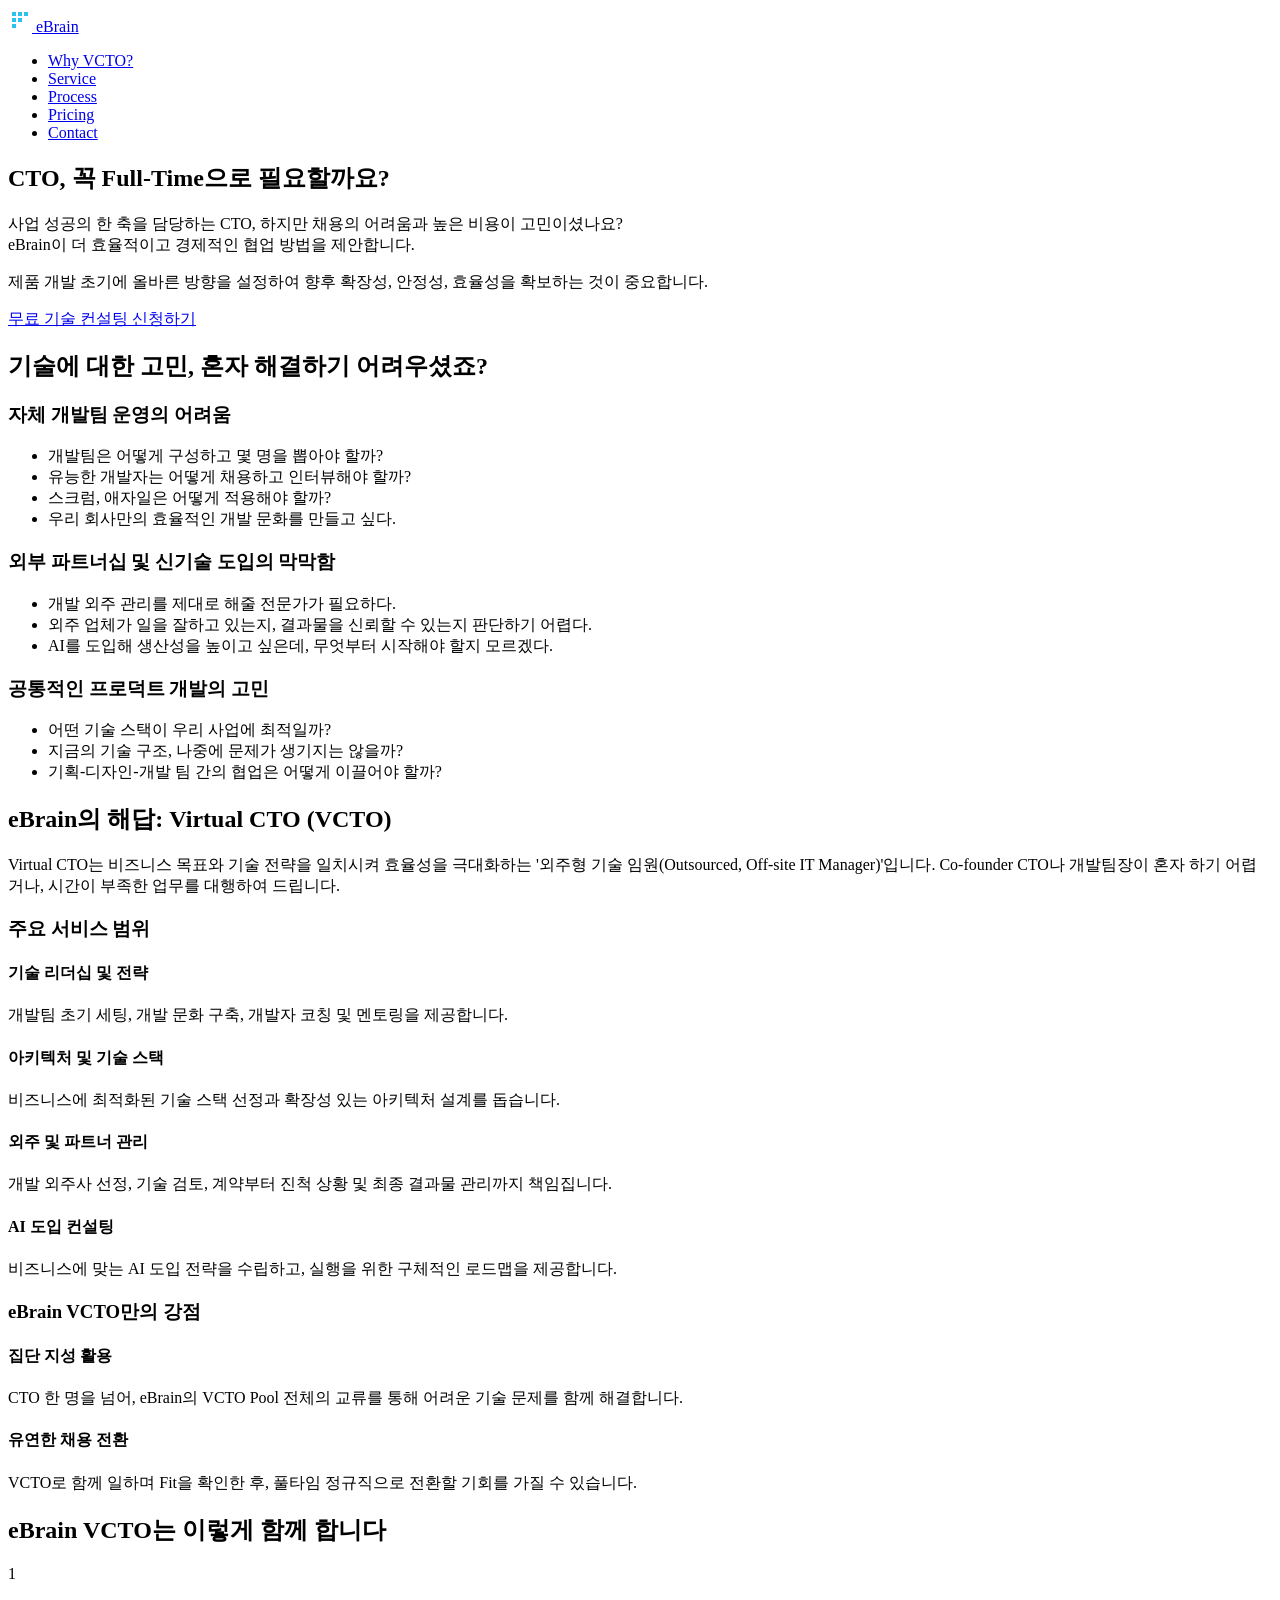
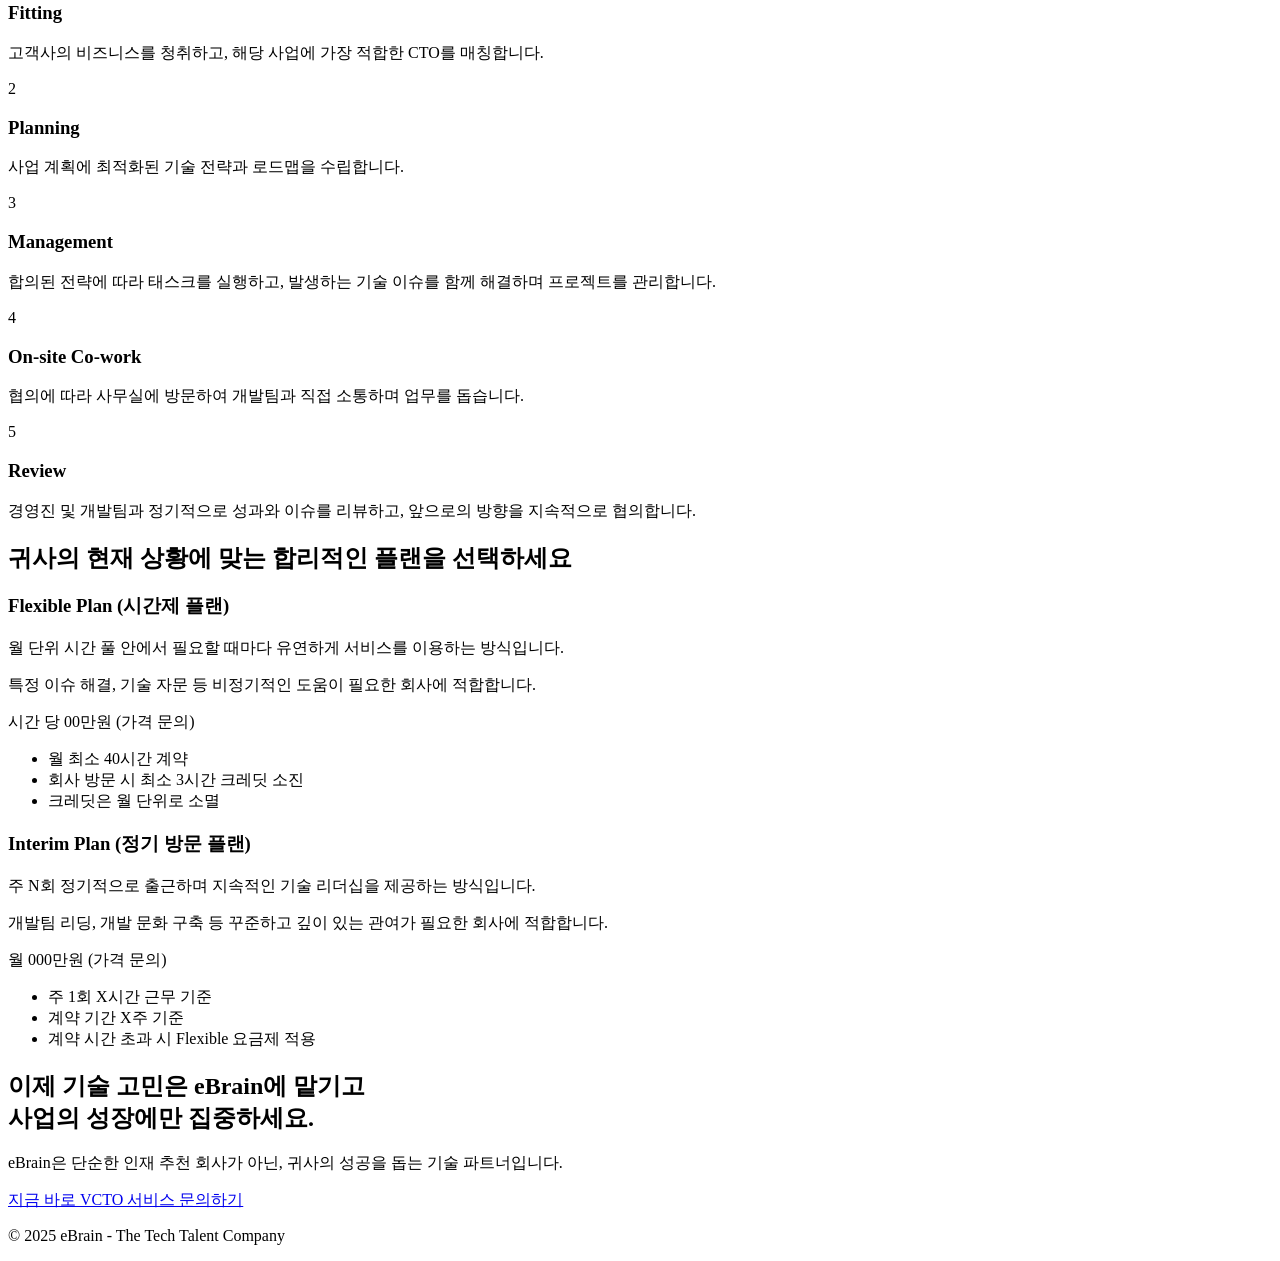
==== vcto/index.html @ e01f26b7 "Rename index.html to vcto/index.html" ====
<!DOCTYPE html>
<html lang="ko">
<head>
    <meta charset="UTF-8">
    <meta name="viewport" content="width=device-width, initial-scale=1.0">
    <title>eBrain Virtual CTO Service</title>
    <link rel="stylesheet" href="style.css">
    <link rel="preconnect" href="https://fonts.googleapis.com">
    <link rel="preconnect" href="https://fonts.gstatic.com" crossorigin>
    <link href="https://fonts.googleapis.com/css2?family=Noto+Sans+KR:wght@400;500;700&display=swap" rel="stylesheet">
</head>
<body>

    <header class="header">
        <nav class="nav">
            <a href="#" class="logo">
                <svg width="24" height="24" viewBox="0 0 24 24" fill="none" xmlns="http://www.w3.org/2000/svg"><path d="M4 4H8V8H4V4Z" fill="#2dc1f0"></path><path d="M4 10H8V14H4V10Z" fill="#2dc1f0"></path><path d="M4 16H8V20H4V16Z" fill="#2dc1f0"></path><path d="M10 4H14V8H10V4Z" fill="#2dc1f0"></path><path d="M10 10H14V14H10V10Z" fill="#2dc1f0"></path><path d="M16 4H20V8H16V4Z" fill="#2dc1f0"></path></svg>
                <span>eBrain</span>
            </a>
            <ul class="nav-links">
                <li><a href="#why-vcto">Why VCTO?</a></li>
                <li><a href="#service">Service</a></li>
                <li><a href="#process">Process</a></li>
                <li><a href="#pricing">Pricing</a></li>
                <li><a href="#contact">Contact</a></li>
            </ul>
        </nav>
    </header>

    <main>
        <section id="hero" class="hero">
            <h1>CTO, 꼭 Full-Time으로 필요할까요?</h1>
            <p class="subtitle">사업 성공의 한 축을 담당하는 CTO, 하지만 채용의 어려움과 높은 비용이 고민이셨나요? <br> eBrain이 더 효율적이고 경제적인 협업 방법을 제안합니다.</p>
            <p>제품 개발 초기에 올바른 방향을 설정하여 향후 확장성, 안정성, 효율성을 확보하는 것이 중요합니다.</p>
            <a href="#contact" class="cta-button">무료 기술 컨설팅 신청하기</a>
        </section>

        <section id="why-vcto" class="content-section">
            <h2>기술에 대한 고민, 혼자 해결하기 어려우셨죠?</h2>
            <div class="problem-categories">
                <div class="category">
                    <h3>자체 개발팀 운영의 어려움</h3>
                    <ul>
                        <li>개발팀은 어떻게 구성하고 몇 명을 뽑아야 할까?</li>
                        <li>유능한 개발자는 어떻게 채용하고 인터뷰해야 할까?</li>
                        <li>스크럼, 애자일은 어떻게 적용해야 할까?</li>
                        <li>우리 회사만의 효율적인 개발 문화를 만들고 싶다.</li>
                    </ul>
                </div>
                <div class="category">
                    <h3>외부 파트너십 및 신기술 도입의 막막함</h3>
                    <ul>
                        <li>개발 외주 관리를 제대로 해줄 전문가가 필요하다.</li>
                        <li>외주 업체가 일을 잘하고 있는지, 결과물을 신뢰할 수 있는지 판단하기 어렵다.</li>
                        <li>AI를 도입해 생산성을 높이고 싶은데, 무엇부터 시작해야 할지 모르겠다.</li>
                    </ul>
                </div>
                <div class="category">
                    <h3>공통적인 프로덕트 개발의 고민</h3>
                    <ul>
                        <li>어떤 기술 스택이 우리 사업에 최적일까?</li>
                        <li>지금의 기술 구조, 나중에 문제가 생기지는 않을까?</li>
                        <li>기획-디자인-개발 팀 간의 협업은 어떻게 이끌어야 할까?</li>
                    </ul>
                </div>
            </div>
        </section>

        <section id="service" class="content-section">
            <h2>eBrain의 해답: Virtual CTO (VCTO)</h2>
            <div class="service-intro">
                <p>Virtual CTO는 비즈니스 목표와 기술 전략을 일치시켜 효율성을 극대화하는 '외주형 기술 임원(Outsourced, Off-site IT Manager)'입니다. Co-founder CTO나 개발팀장이 혼자 하기 어렵거나, 시간이 부족한 업무를 대행하여 드립니다.</p>
            </div>
            <h3>주요 서비스 범위</h3>
            <div class="service-grid">
                <div class="service-card">
                    <h4>기술 리더십 및 전략</h4>
                    <p>개발팀 초기 세팅, 개발 문화 구축, 개발자 코칭 및 멘토링을 제공합니다.</p>
                </div>
                <div class="service-card">
                    <h4>아키텍처 및 기술 스택</h4>
                    <p>비즈니스에 최적화된 기술 스택 선정과 확장성 있는 아키텍처 설계를 돕습니다.</p>
                </div>
                <div class="service-card">
                    <h4>외주 및 파트너 관리</h4>
                    <p>개발 외주사 선정, 기술 검토, 계약부터 진척 상황 및 최종 결과물 관리까지 책임집니다.</p>
                </div>
                 <div class="service-card">
                    <h4>AI 도입 컨설팅</h4>
                    <p>비즈니스에 맞는 AI 도입 전략을 수립하고, 실행을 위한 구체적인 로드맵을 제공합니다.</p>
                </div>
            </div>
             <h3>eBrain VCTO만의 강점</h3>
             <div class="benefits-grid">
                 <div class="benefit-card">
                    <h4>집단 지성 활용</h4>
                    <p>CTO 한 명을 넘어, eBrain의 VCTO Pool 전체의 교류를 통해 어려운 기술 문제를 함께 해결합니다.</p>
                 </div>
                 <div class="benefit-card">
                    <h4>유연한 채용 전환</h4>
                    <p>VCTO로 함께 일하며 Fit을 확인한 후, 풀타임 정규직으로 전환할 기회를 가질 수 있습니다.</p>
                 </div>
             </div>
        </section>

        <section id="process" class="content-section">
            <h2>eBrain VCTO는 이렇게 함께 합니다</h2>
            <div class="process-steps">
                <div class="step"><span>1</span><h3>Fitting</h3><p>고객사의 비즈니스를 청취하고, 해당 사업에 가장 적합한 CTO를 매칭합니다.</p></div>
                <div class="step"><span>2</span><h3>Planning</h3><p>사업 계획에 최적화된 기술 전략과 로드맵을 수립합니다.</p></div>
                <div class="step"><span>3</span><h3>Management</h3><p>합의된 전략에 따라 태스크를 실행하고, 발생하는 기술 이슈를 함께 해결하며 프로젝트를 관리합니다.</p></div>
                <div class="step"><span>4</span><h3>On-site Co-work</h3><p>협의에 따라 사무실에 방문하여 개발팀과 직접 소통하며 업무를 돕습니다.</p></div>
                <div class="step"><span>5</span><h3>Review</h3><p>경영진 및 개발팀과 정기적으로 성과와 이슈를 리뷰하고, 앞으로의 방향을 지속적으로 협의합니다.</p></div>
            </div>
        </section>

        <section id="pricing" class="content-section">
            <h2>귀사의 현재 상황에 맞는 합리적인 플랜을 선택하세요</h2>
            <div class="pricing-plans">
                <div class="plan">
                    <h3>Flexible Plan (시간제 플랜)</h3>
                    <p class="description">월 단위 시간 풀 안에서 필요할 때마다 유연하게 서비스를 이용하는 방식입니다.</p>
                    <p class="audience">특정 이슈 해결, 기술 자문 등 비정기적인 도움이 필요한 회사에 적합합니다.</p>
                    <div class="price">시간 당 00만원 (가격 문의)</div>
                    <ul>
                        <li>월 최소 40시간 계약</li>
                        <li>회사 방문 시 최소 3시간 크레딧 소진</li>
                        <li>크레딧은 월 단위로 소멸</li>
                    </ul>
                </div>
                <div class="plan">
                    <h3>Interim Plan (정기 방문 플랜)</h3>
                    <p class="description">주 N회 정기적으로 출근하며 지속적인 기술 리더십을 제공하는 방식입니다.</p>
                    <p class="audience">개발팀 리딩, 개발 문화 구축 등 꾸준하고 깊이 있는 관여가 필요한 회사에 적합합니다.</p>
                    <div class="price">월 000만원 (가격 문의)</div>
                    <ul>
                        <li>주 1회 X시간 근무 기준</li>
                        <li>계약 기간 X주 기준</li>
                        <li>계약 시간 초과 시 Flexible 요금제 적용</li>
                    </ul>
                </div>
            </div>
        </section>

        <section id="contact" class="cta-section">
            <h2>이제 기술 고민은 eBrain에 맡기고<br>사업의 성장에만 집중하세요.</h2>
            <p>eBrain은 단순한 인재 추천 회사가 아닌, 귀사의 성공을 돕는 기술 파트너입니다.</p>
            <a href="mailto:contact@ebrain.kr" class="cta-button">지금 바로 VCTO 서비스 문의하기</a>
        </section>
    </main>

    <footer class="footer">
        <p>&copy; 2025 eBrain - The Tech Talent Company</p>
    </footer>

</body>
</html>
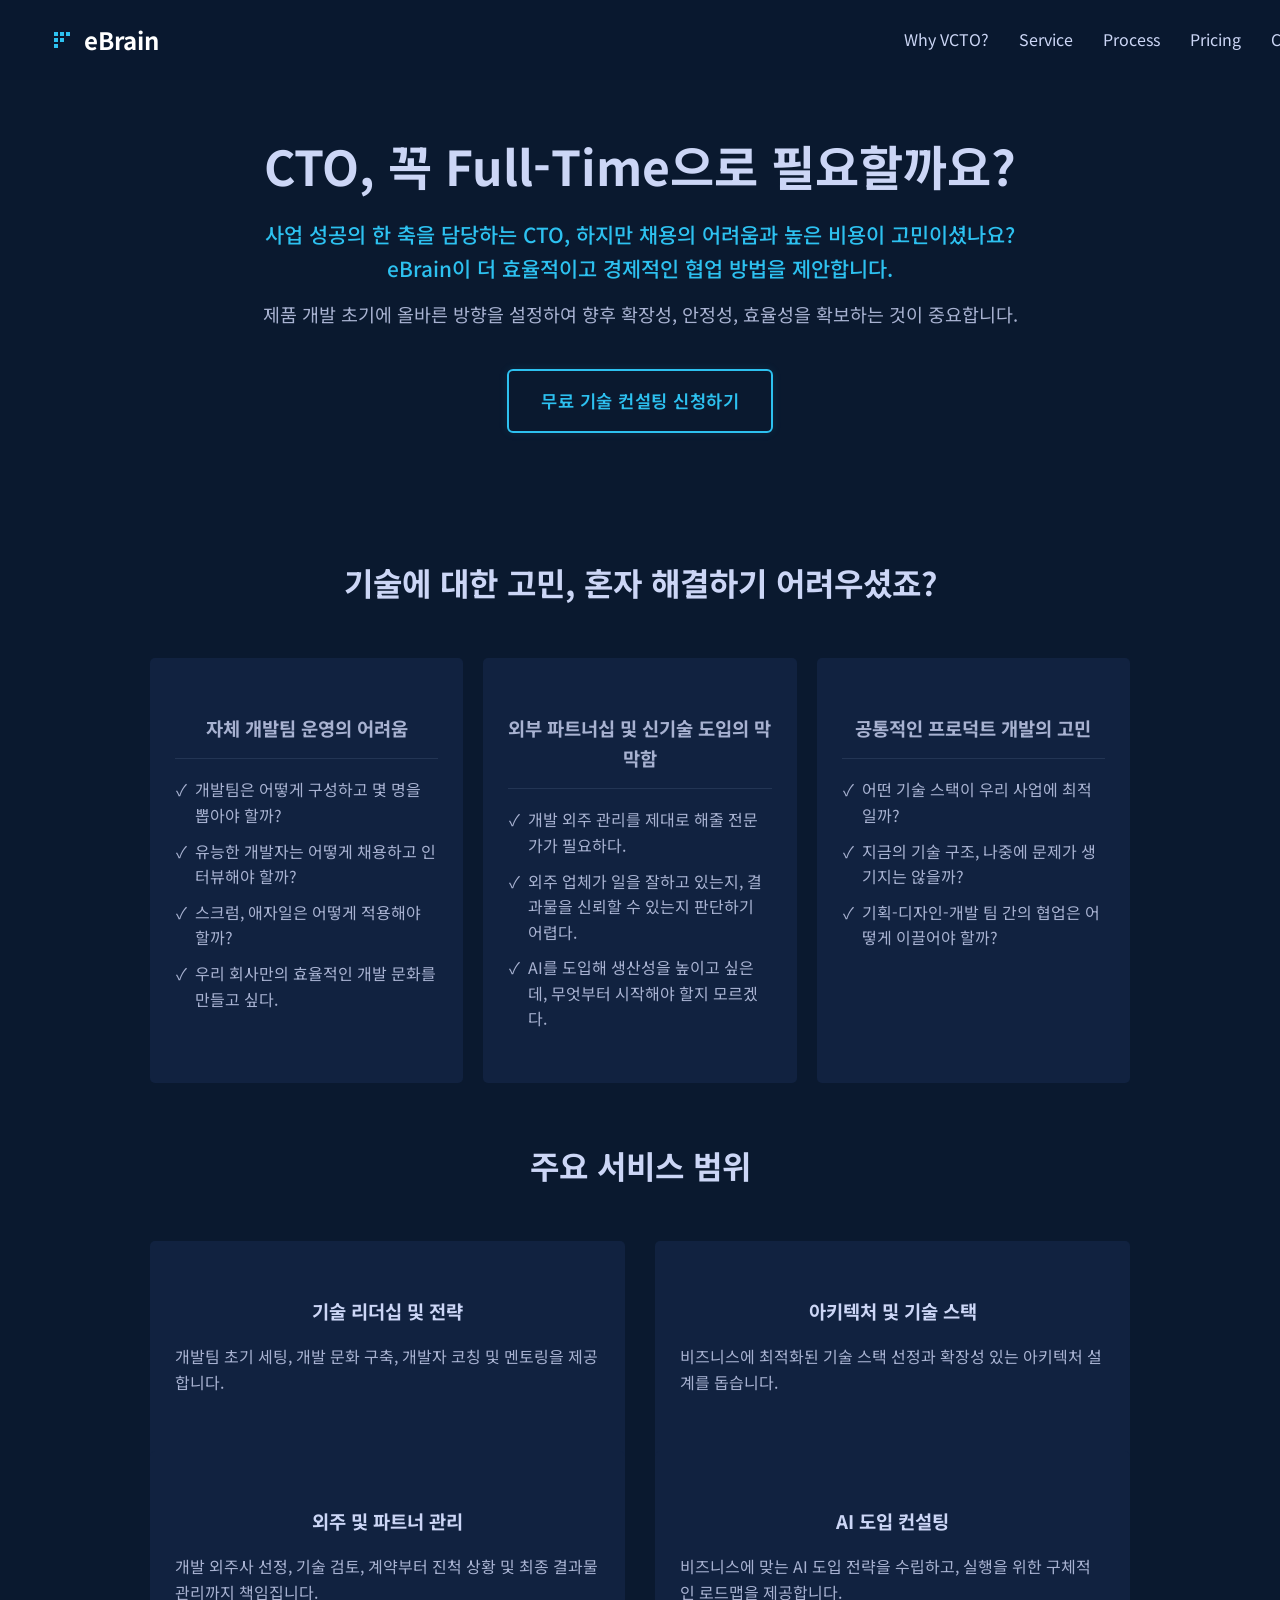
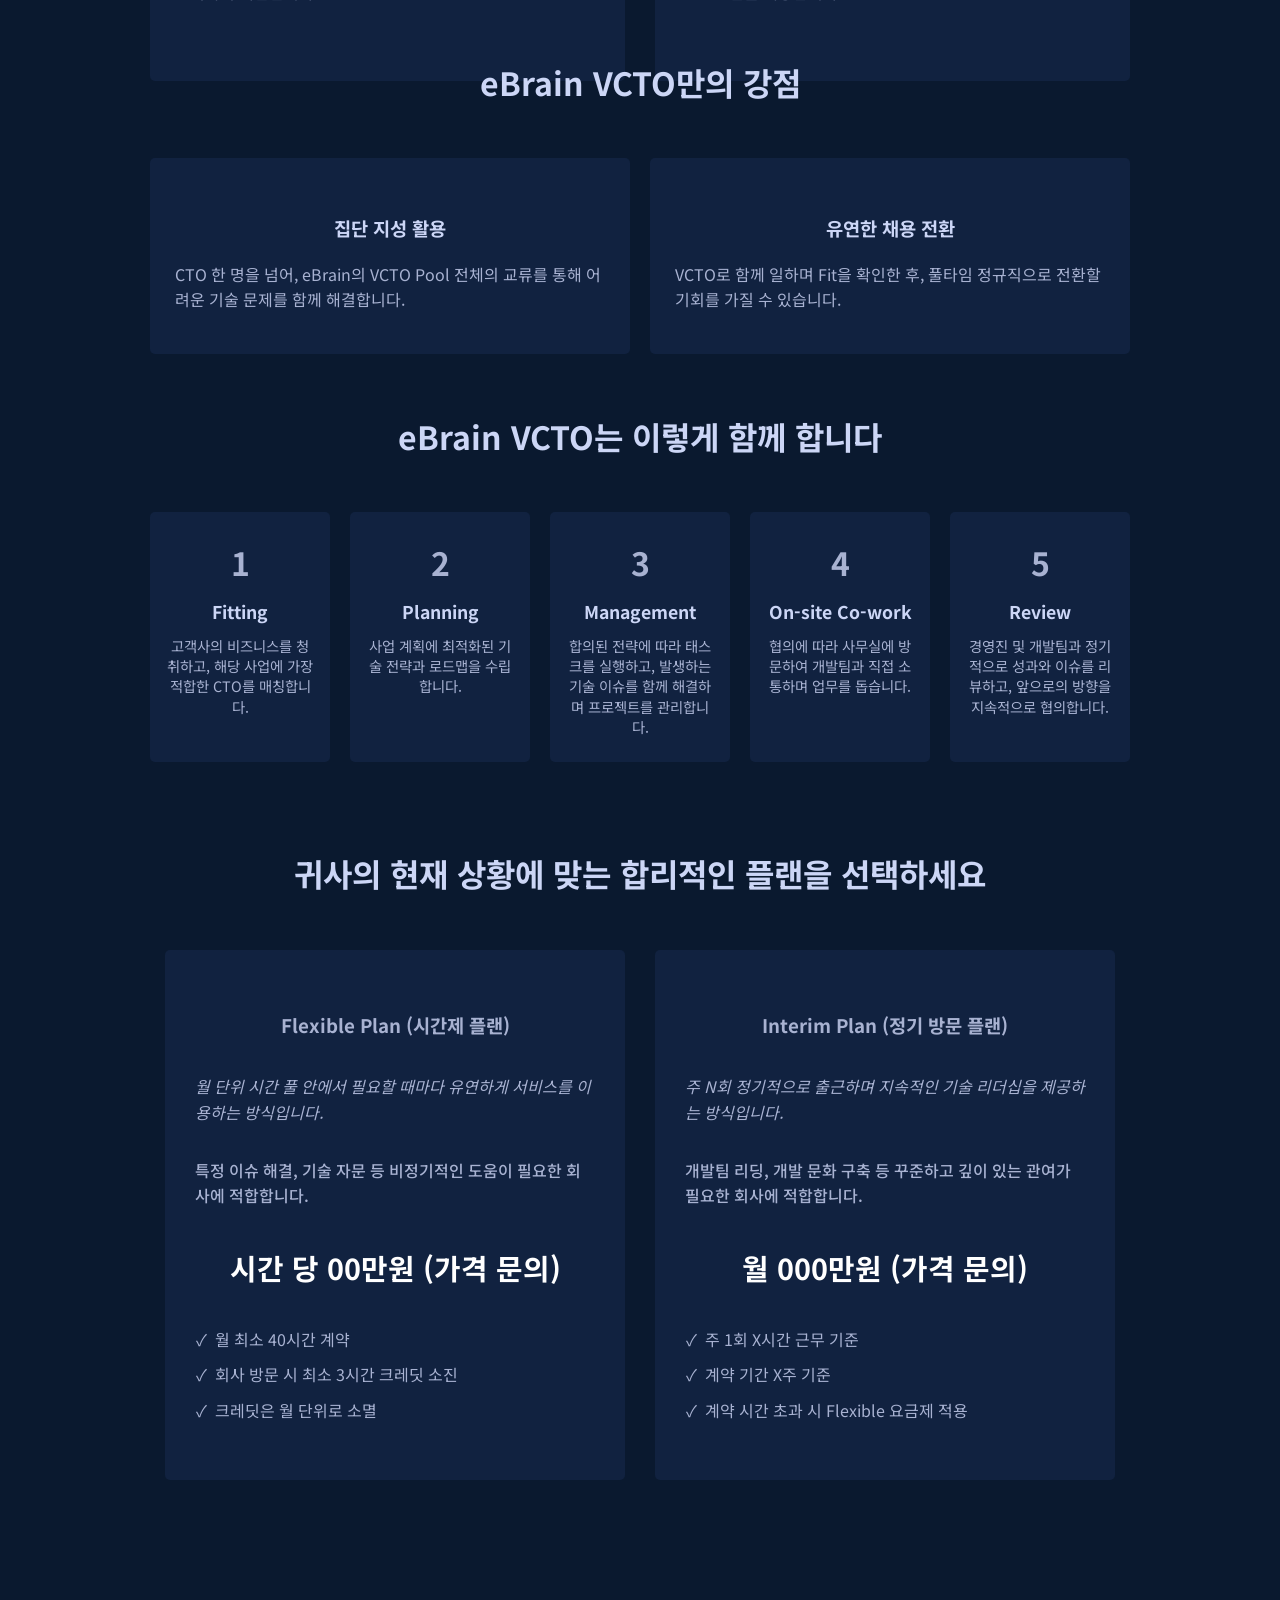
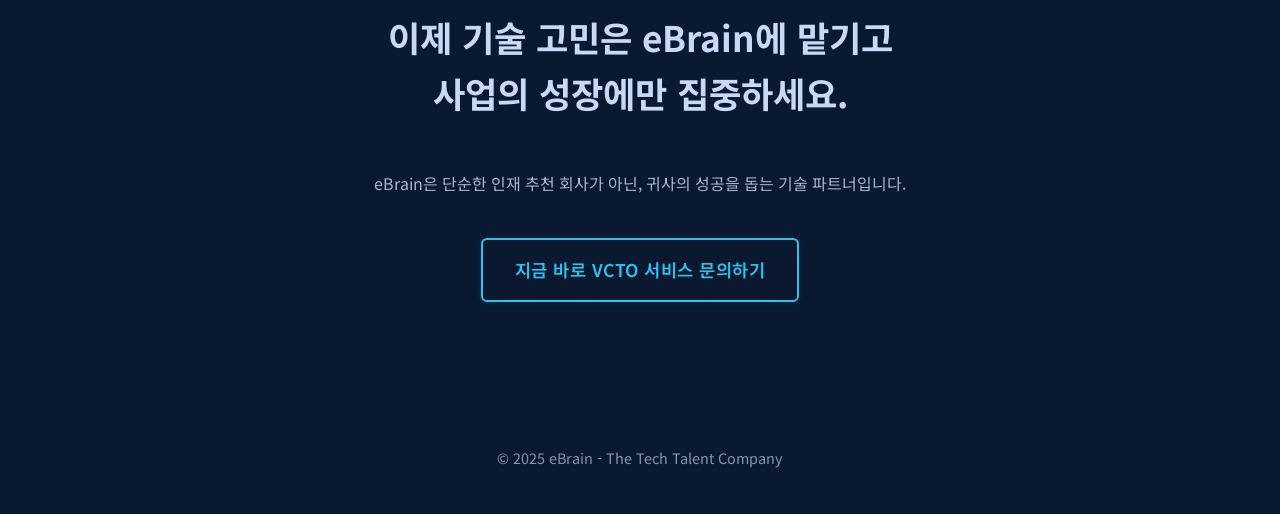
==== commit f2262caf: "Update index.html" ====
--- a/vcto/index.html
+++ b/vcto/index.html
@@ -67,40 +67,37 @@
         </section>
 
         <section id="service" class="content-section">
-            <h2>eBrain의 해답: Virtual CTO (VCTO)</h2>
-            <div class="service-intro">
-                <p>Virtual CTO는 비즈니스 목표와 기술 전략을 일치시켜 효율성을 극대화하는 '외주형 기술 임원(Outsourced, Off-site IT Manager)'입니다. Co-founder CTO나 개발팀장이 혼자 하기 어렵거나, 시간이 부족한 업무를 대행하여 드립니다.</p>
-            </div>
-            <h3>주요 서비스 범위</h3>
+            <h2 class="section-title">주요 서비스 범위</h2>
             <div class="service-grid">
                 <div class="service-card">
-                    <h4>기술 리더십 및 전략</h4>
+                    <h3>기술 리더십 및 전략</h3>
                     <p>개발팀 초기 세팅, 개발 문화 구축, 개발자 코칭 및 멘토링을 제공합니다.</p>
                 </div>
                 <div class="service-card">
-                    <h4>아키텍처 및 기술 스택</h4>
+                    <h3>아키텍처 및 기술 스택</h3>
                     <p>비즈니스에 최적화된 기술 스택 선정과 확장성 있는 아키텍처 설계를 돕습니다.</p>
                 </div>
                 <div class="service-card">
-                    <h4>외주 및 파트너 관리</h4>
+                    <h3>외주 및 파트너 관리</h3>
                     <p>개발 외주사 선정, 기술 검토, 계약부터 진척 상황 및 최종 결과물 관리까지 책임집니다.</p>
                 </div>
-                 <div class="service-card">
-                    <h4>AI 도입 컨설팅</h4>
+                <div class="service-card">
+                    <h3>AI 도입 컨설팅</h3>
                     <p>비즈니스에 맞는 AI 도입 전략을 수립하고, 실행을 위한 구체적인 로드맵을 제공합니다.</p>
                 </div>
             </div>
-             <h3>eBrain VCTO만의 강점</h3>
-             <div class="benefits-grid">
-                 <div class="benefit-card">
-                    <h4>집단 지성 활용</h4>
+
+            <h2 class="section-title">eBrain VCTO만의 강점</h2>
+            <div class="benefits-grid">
+                <div class="benefit-card">
+                    <h3>집단 지성 활용</h3>
                     <p>CTO 한 명을 넘어, eBrain의 VCTO Pool 전체의 교류를 통해 어려운 기술 문제를 함께 해결합니다.</p>
-                 </div>
-                 <div class="benefit-card">
-                    <h4>유연한 채용 전환</h4>
+                </div>
+                <div class="benefit-card">
+                    <h3>유연한 채용 전환</h3>
                     <p>VCTO로 함께 일하며 Fit을 확인한 후, 풀타임 정규직으로 전환할 기회를 가질 수 있습니다.</p>
-                 </div>
-             </div>
+                </div>
+            </div>
         </section>
 
         <section id="process" class="content-section">
--- a/vcto/style.css
+++ b/vcto/style.css
@@ -0,0 +1,336 @@
+/* --- 기본 스타일 및 변수 설정 --- */
+:root {
+    --dark-navy: #0A192F;
+    --light-navy: #112240;
+    --lightest-navy: #233554;
+    --slate: #8892B0;
+    --light-slate: #A8B2D1;
+    --lightest-slate: #CCD6F6;
+    --white: #FFFFFF;
+    --light-blue: #2dc1f0;
+    --font-sans: 'Noto Sans KR', sans-serif;
+}
+
+body {
+    background-color: var(--dark-navy);
+    color: var(--light-slate);
+    font-family: var(--font-sans);
+    margin: 0;
+    padding: 0;
+    line-height: 1.6;
+    font-size: 16px;
+}
+
+/* --- 기본 레이아웃 --- */
+main {
+    padding: 60px 150px 0; /* 상단 여백 더 줄임 */
+}
+
+@media (max-width: 1080px) {
+    main { padding: 50px 100px 0; }
+}
+@media (max-width: 768px) {
+    main { padding: 30px 25px 0; }
+}
+
+.content-section {
+    padding-top: 30px; /* 섹션 간격 줄임 */
+    max-width: 1000px;
+    margin: 0 auto;
+}
+
+h1, h2, h3, h4 {
+    color: var(--lightest-slate);
+    font-weight: 700;
+}
+
+h2 {
+    font-size: 2rem;
+    text-align: center;
+    margin-bottom: 50px;
+}
+
+
+/* --- 헤더 및 네비게이션 --- */
+.header {
+    background-color: rgba(10, 25, 47, 0.85);
+    backdrop-filter: blur(10px);
+    padding: 0 50px;
+    position: fixed;
+    width: 100%;
+    top: 0;
+    z-index: 100;
+}
+
+.nav {
+    display: flex;
+    justify-content: space-between;
+    align-items: center;
+    max-width: 1300px;
+    margin: 0 auto;
+    height: 80px;
+}
+
+.logo {
+    display: flex;
+    align-items: center;
+    text-decoration: none;
+    color: var(--white);
+    font-weight: 700;
+    font-size: 1.5rem;
+}
+
+.logo svg { margin-right: 10px; }
+
+.nav-links {
+    list-style: none;
+    display: flex;
+    gap: 30px;
+}
+
+.nav-links a {
+    color: var(--lightest-slate);
+    text-decoration: none;
+    transition: color 0.3s ease;
+}
+.nav-links a:hover { color: var(--mint); }
+
+/* --- 히어로 섹션 --- */
+.hero {
+    min-height: 40vh;
+    max-width: 1000px;
+    margin: 0 auto;
+    display: flex;
+    flex-direction: column;
+    justify-content: center;
+    padding: 40px 0;
+    text-align: center; /* 전체 히어로 섹션 중앙 정렬 */
+}
+
+.hero h1 { 
+    font-size: 3rem;
+    margin: 0 0 15px 0;
+}
+
+.hero .subtitle {
+    font-size: 1.3rem;
+    color: var(--light-blue);
+    font-weight: 500;
+    margin: 0 0 15px 0;
+}
+
+.hero p {
+    margin: 0 0 15px 0;
+    font-size: 1.15rem;
+    line-height: 1.6;
+    color: var(--light-slate);
+}
+
+/* --- CTA 버튼 스타일 --- */
+.cta-button {
+    display: inline-block;
+    background-color: transparent;
+    border: 2px solid var(--light-blue);
+    color: var(--light-blue);
+    padding: 1rem 2rem;
+    border-radius: 6px;
+    text-decoration: none;
+    font-size: 1.1rem;
+    font-weight: 600;
+    margin: 25px auto 0; /* 상하 마진 25px, 좌우 auto로 중앙 정렬 */
+    transition: all 0.3s ease;
+    letter-spacing: 0.5px;
+    box-shadow: 0 0 10px rgba(45, 193, 240, 0.1);
+}
+
+.cta-button:hover {
+    background-color: rgba(45, 193, 240, 0.1);
+    box-shadow: 0 0 20px rgba(45, 193, 240, 0.2);
+    transform: translateY(-2px);
+}
+
+/* --- Why VCTO (문제점) 섹션 --- */
+.problem-categories {
+    display: grid;
+    grid-template-columns: repeat(auto-fit, minmax(300px, 1fr));
+    gap: 20px;
+    margin-top: 30px; /* 여백 조정 */
+}
+.category {
+    background-color: var(--light-navy);
+    padding: 25px;
+    border-radius: 5px;
+}
+.category h3 {
+    color: var(--mint);
+    margin-top: 0;
+    border-bottom: 1px solid var(--lightest-navy);
+    padding-bottom: 15px;
+}
+.category ul {
+    list-style-type: '✓  ';
+    padding-left: 20px;
+}
+.category ul li { padding-bottom: 10px; }
+
+
+/* --- 서비스 섹션 --- */
+.service-intro {
+    text-align: center; max-width: 800px; margin: 0 auto 30px; /* 여백 줄임 */
+}
+.service-grid {
+    display: grid;
+    grid-template-columns: repeat(2, 1fr); /* 2열 구조로 변경 */
+    gap: 30px;
+    margin-bottom: 40px; /* 여백 추가 */
+    max-width: 1000px;
+    margin: 0 auto;
+}
+
+.service-card {
+    background-color: var(--light-navy);
+    padding: 30px;
+    border-radius: 5px;
+    height: 100%;
+}
+
+.service-card h4 {
+    color: var(--mint);
+    margin-top: 0;
+    margin-bottom: 15px;
+    font-size: 1.2rem;
+}
+
+.service-card p {
+    margin: 0;
+    line-height: 1.6;
+}
+
+/* 모바일 반응형 처리 */
+@media (max-width: 768px) {
+    .service-grid {
+        grid-template-columns: 1fr; /* 모바일에서는 1열로 변경 */
+    }
+}
+
+.benefits-grid {
+    display: grid;
+    grid-template-columns: repeat(auto-fit, minmax(250px, 1fr));
+    gap: 20px;
+    margin-top: 20px;
+}
+.content-section h3 { margin-top: 30px; text-align: center; }
+.service-card, .benefit-card {
+    background-color: var(--light-navy);
+    padding: 25px;
+    border-radius: 5px;
+}
+.service-card h4 { color: var(--lightest-slate); margin-top: 0; }
+.benefit-card h4 { color: var(--mint); }
+
+
+/* --- 프로세스 섹션 --- */
+.process-steps {
+    display: flex;
+    justify-content: space-between;
+    gap: 20px;
+    margin: 30px 0; /* 여백 줄임 */
+    flex-wrap: nowrap; /* 강제로 한 줄에 표시 */
+}
+
+.step {
+    background-color: var(--light-navy);
+    padding: 25px 15px;
+    border-radius: 5px;
+    text-align: center;
+    flex: 1;
+    min-width: 0; /* flex-basis 오버플로우 방지 */
+}
+
+.step span {
+    display: block;
+    font-size: 2rem;
+    font-weight: 700;
+    color: var(--mint);
+    margin-bottom: 10px;
+}
+
+.step h3 {
+    margin: 10px 0;
+    font-size: 1.1rem;
+}
+
+.step p {
+    font-size: 0.9rem;
+    margin: 0;
+    line-height: 1.4;
+}
+
+/* 모바일 반응형 처리 */
+@media (max-width: 1024px) {
+    .process-steps {
+        flex-wrap: wrap;
+        justify-content: center;
+    }
+    
+    .step {
+        flex: 1 1 calc(33.333% - 20px); /* 3개씩 표시 */
+        min-width: 200px;
+    }
+}
+
+@media (max-width: 768px) {
+    .step {
+        flex: 1 1 calc(50% - 20px); /* 2개씩 표시 */
+    }
+}
+
+@media (max-width: 480px) {
+    .step {
+        flex: 1 1 100%; /* 1개씩 표시 */
+    }
+}
+
+/* --- 가격 섹션 --- */
+.pricing-plans {
+    display: flex;
+    justify-content: center;
+    gap: 30px;
+    flex-wrap: wrap;
+}
+.plan {
+    background-color: var(--light-navy);
+    padding: 30px;
+    border-radius: 5px;
+    flex: 1;
+    min-width: 300px;
+    max-width: 400px;
+    display: flex;
+    flex-direction: column;
+}
+.plan h3 { color: var(--mint); text-align: center; }
+.plan .description { font-style: italic; }
+.plan .audience { color: var(--light-slate); font-weight: 500; }
+.plan .price {
+    font-size: 1.8rem;
+    font-weight: 700;
+    color: var(--white);
+    text-align: center;
+    margin: 20px 0;
+}
+.plan ul { list-style-type: '✓  '; padding-left: 20px; }
+.plan ul li { margin-bottom: 10px; }
+
+
+/* --- 마지막 CTA 및 푸터 --- */
+.cta-section {
+    padding: 100px 0;
+    text-align: center;
+}
+.cta-section h2 { font-size: 2.2rem; }
+.footer {
+    text-align: center;
+    padding: 30px;
+    font-size: 0.9rem;
+    color: var(--slate);
+}
